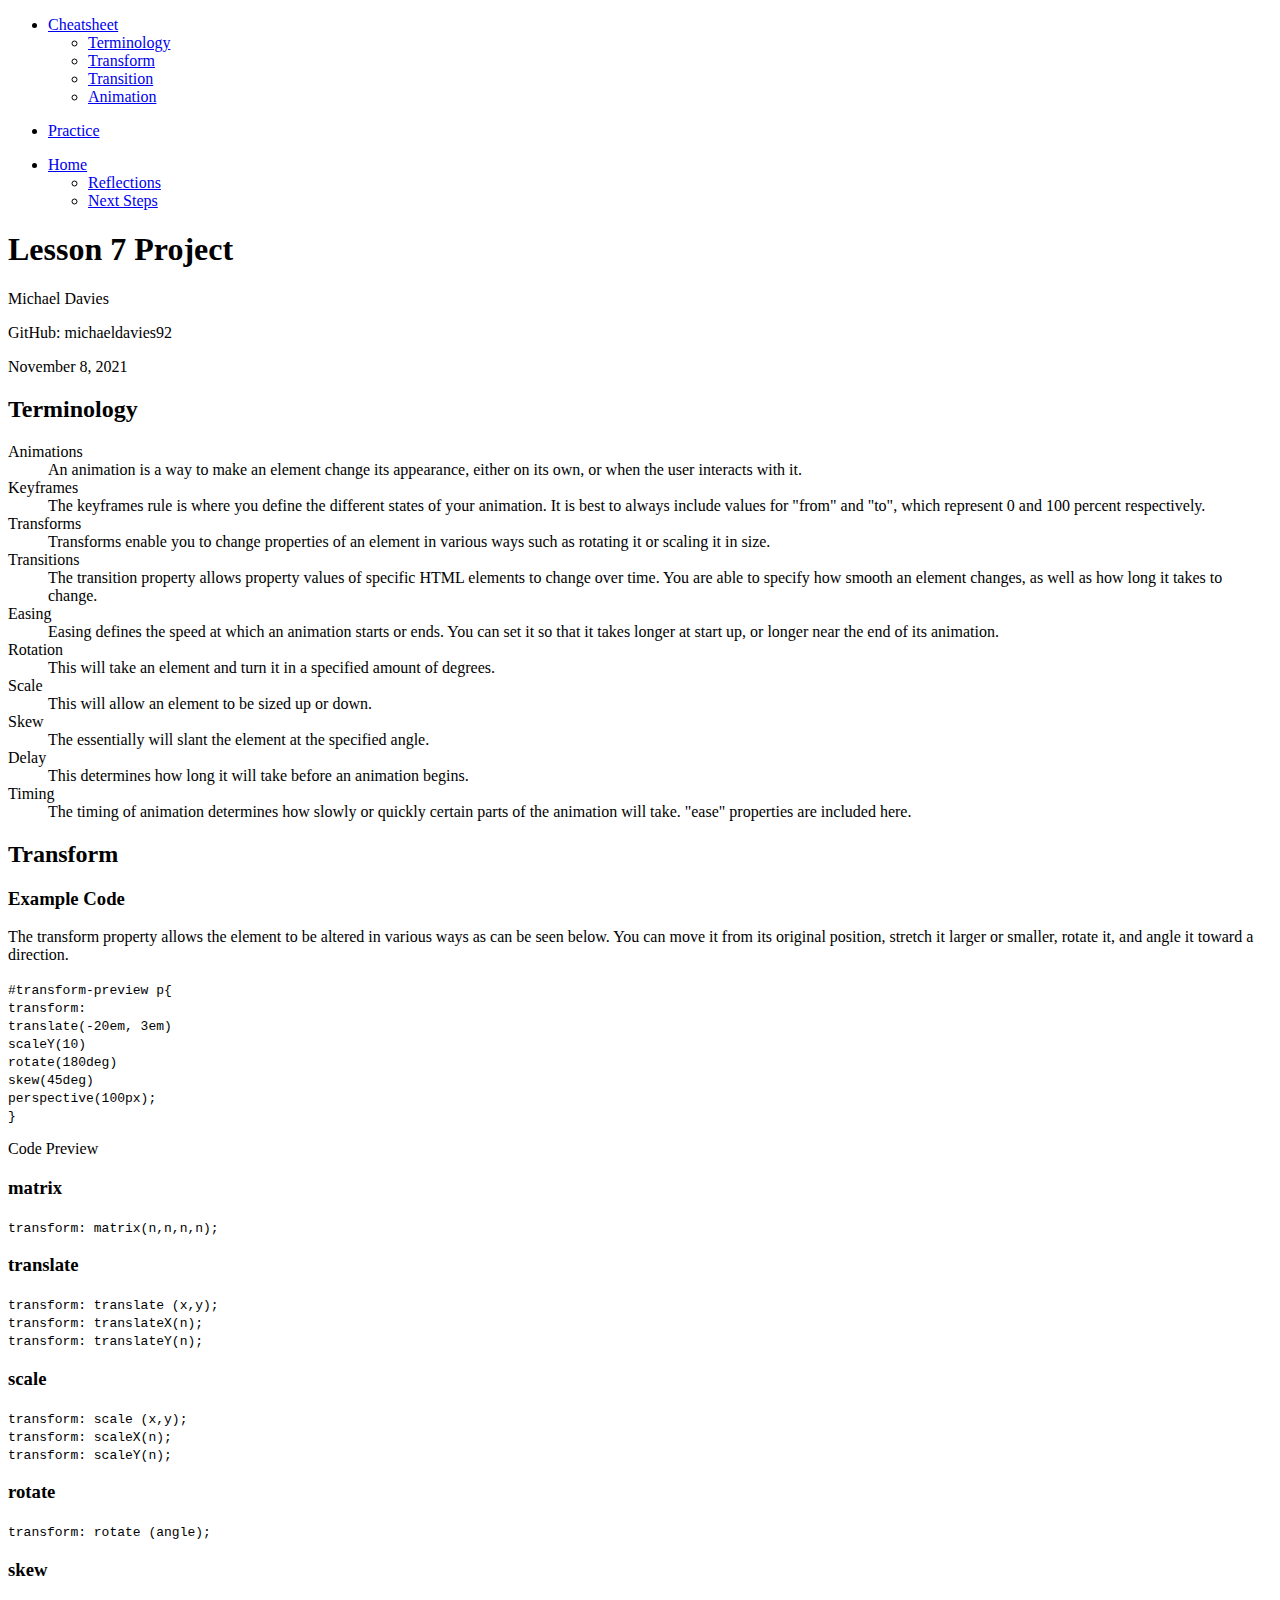
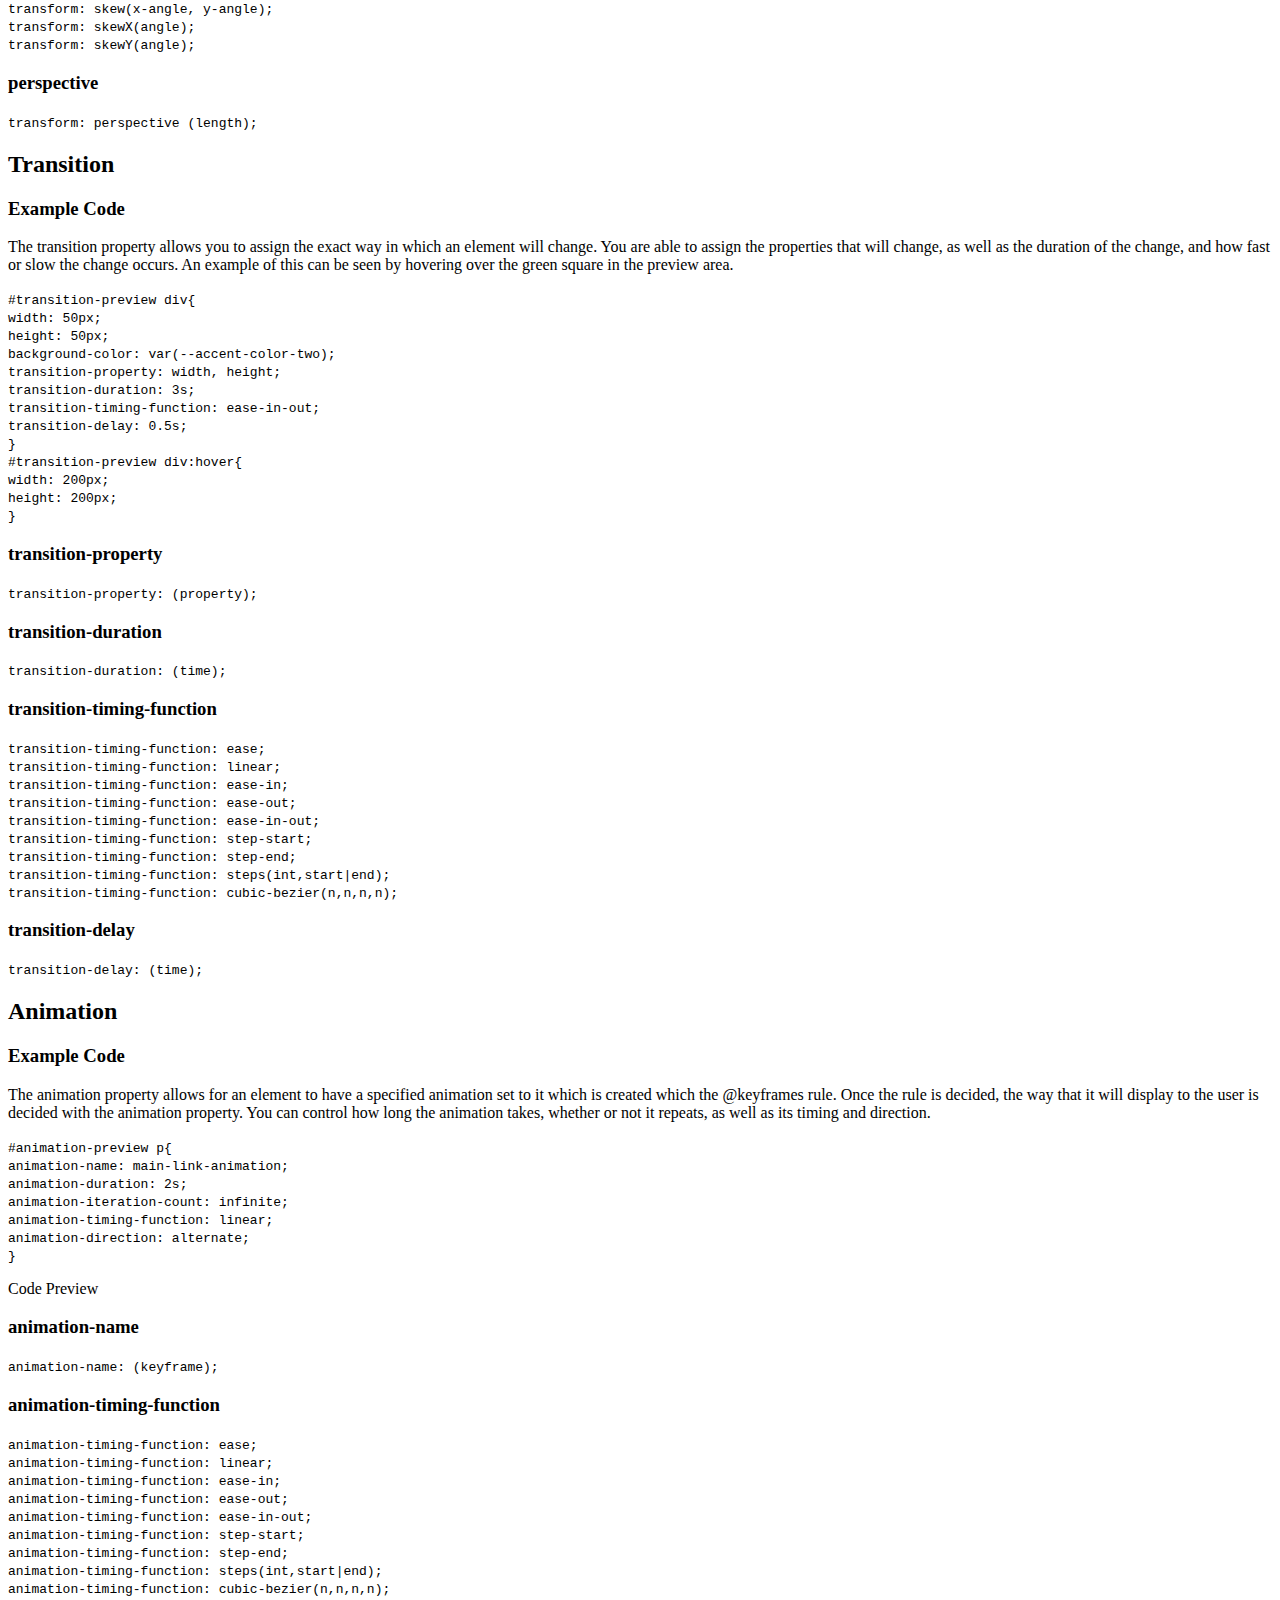
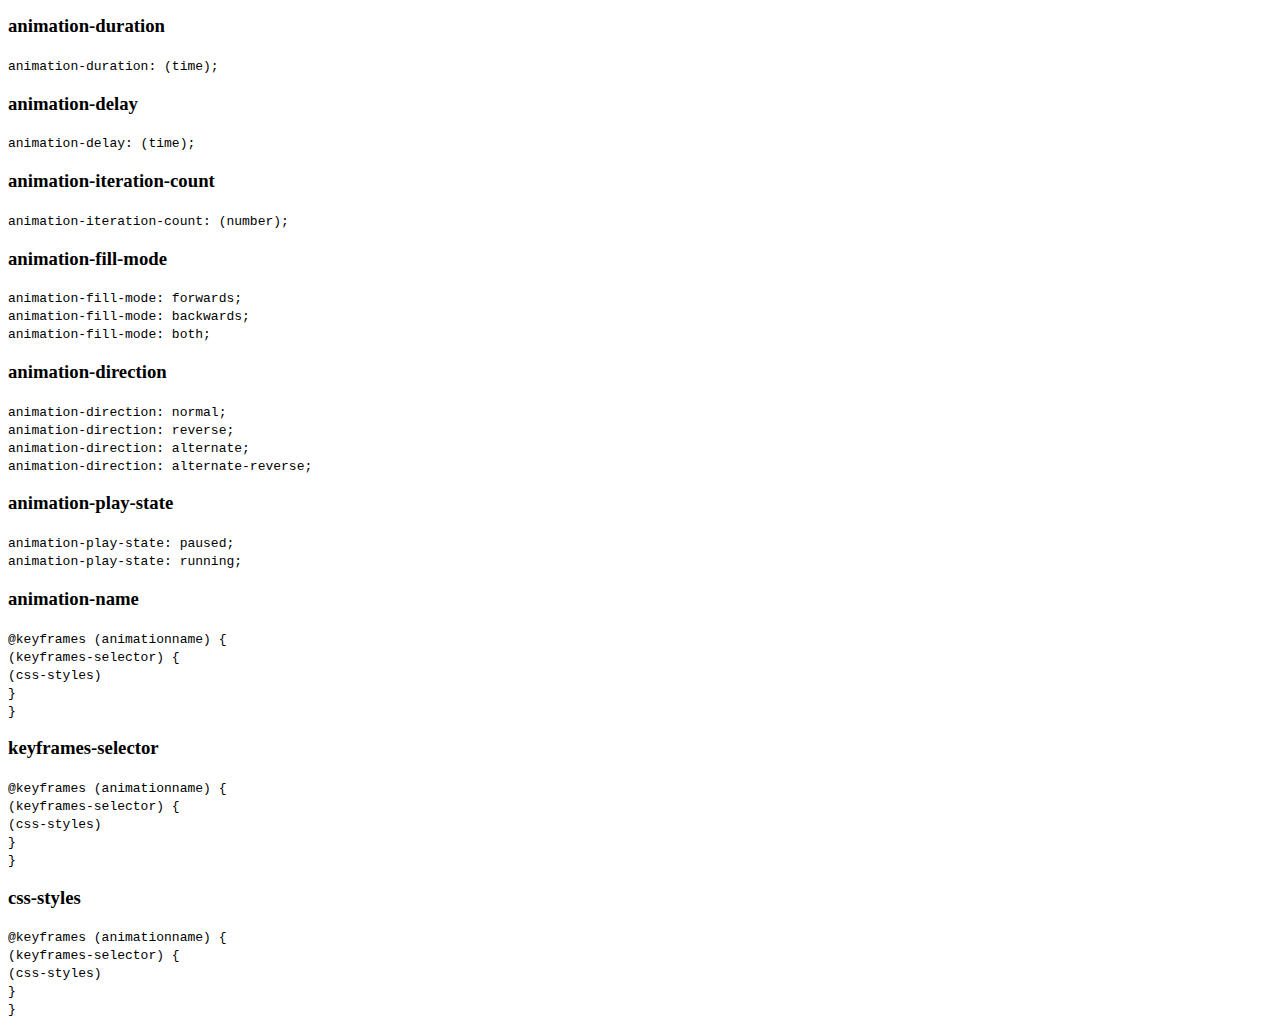
==== transformation-cheatsheet.html @ 53bfc64e "Add files via upload" ====
<!DOCTYPE html>
<html lang="en">
<head>
    <meta charset="UTF-8">
    <meta http-equiv="X-UA-Compatible" content="IE=edge">
    <meta name="viewport" content="width=device-width, initial-scale=1.0">
    <title>Lesson 7 Cheatsheet</title>
    <meta name="author" content="Michael Davies">
    <meta name="description" content="A cheatsheet which will serve as a reference for creating CSS/HTML transformations and animations.">
    <meta name="keywords" content="HTML, CSS, animations, transformations">
    <link rel="stylesheet" href="/css/lsn7-styles.css">
</head>
<body>
    <div class="wrapper">
        
        <div class="column-one">
            <header>
                <nav>
                    <ul>
                        <li>
                            <a class="current-link" href="/transformation-cheatsheet.html">Cheatsheet </a>
                            <ul class="child-links">
                                <li>
                                    <a href="#terminology">Terminology</a>
                                </li>
                                <li>
                                    <a href="#transform-properties">Transform</a>
                                </li>
                                <li>
                                    <a href="#transition-properties">Transition</a>
                                </li>
                                <li>
                                    <a href="#animation-properties">Animation</a>
                                </li>
                            </ul>
                        </li>
                    </ul>
                    <ul>
                        <li>
                            <a class="main-link" href="https://bookish-happiness-12cffe7a.pages.github.io/">Practice</a>
                        </li>
                    </ul>
                    <ul>
                        <li>
                            <a class="main-link" href="/index.html">Home</a>
                            <ul class="child-links">
                                <li>
                                    <a href="#my-reflections">Reflections</a>
                                </li>
                                <li>
                                    <a href="#my-next-steps">Next Steps</a>
                                </li>
                            </ul>
                        </li>
                    </ul>
                </nav>
                <h1>
                    Lesson 7 Project
                </h1>
            </header>
            <footer>
                <p>Michael Davies</p>
                <p>GitHub: michaeldavies92</p>
                <p>November 8, 2021</p>
            </footer>
        </div>
        <div class="column-two">
            <main>
                <section id="term-section">
                    <h2>
                        Terminology
                    </h2>
                    <div class="term-list">
                        <dl>
                            <dt>
                                Animations
                            </dt>
                            <dd>
                                An animation is a way to make an element change its appearance, either on its own, or when the user interacts with it.
                            </dd>
                            <dt>
                                Keyframes
                            </dt>
                            <dd>
                                The keyframes rule is where you define the different states of your animation. It is best to always include values for "from" and "to", which represent 0 and 100 percent respectively.
                            </dd>
                            <dt>
                                Transforms
                            </dt>
                            <dd>
                                Transforms enable you to change properties of an element in various ways such as rotating it or scaling it in size.
                            </dd>
                            <dt>
                                Transitions
                            </dt>
                            <dd>
                                The transition property allows property values of specific HTML elements to change over time. You are able to specify how smooth an element changes, as well as how long it takes to change.
                            </dd>
                            <dt>
                                Easing
                            </dt>
                            <dd>
                                Easing defines the speed at which an animation starts or ends. You can set it so that it takes longer at start up, or longer near the end of its animation.
                            </dd>
                            <dt>
                                Rotation
                            </dt>
                            <dd>
                                This will take an element and turn it in a specified amount of degrees.
                            </dd>
                            <dt>
                                Scale
                            </dt>
                            <dd>
                                This will allow an element to be sized up or down.
                            </dd>
                            <dt>
                                Skew
                            </dt>
                            <dd>
                                The essentially will slant the element at the specified angle.
                            </dd>
                            <dt>
                                Delay
                            </dt>
                            <dd>
                                This determines how long it will take before an animation begins.
                            </dd>
                            <dt>
                                Timing
                            </dt>
                            <dd>
                                The timing of animation determines how slowly or quickly certain parts of the animation will take. "ease" properties are included here.
                            </dd>
                        </dl>
                    </div>
                </section>
                <section id="transform-section">
                    <h2 id="transform-properties">
                        Transform
                    </h2>
                    <div class="example-card">
                        <h3>
                            Example Code
                        </h3>
                        <p>
                            The transform property allows the element to be altered in various ways as can be seen below. You can move it from its original position, stretch it larger or smaller, rotate it, and angle it toward a direction.
                        </p>
                        <div class="code-block">
                            <code>
                                #transform-preview p{<br>
                                    transform: <br>
                                    translate(-20em, 3em) <br> 
                                    scaleY(10) <br>
                                    rotate(180deg) <br>
                                    skew(45deg) <br>
                                    perspective(100px); <br>
                                }
                            </code>
                        </div>
                        <div id="transform-preview">
                            <p>
                                Code Preview
                            </p>
                        </div>
                    </div>
                    <div class="card-deck">
                        
                        <div class="property-card">
                            <h3>
                                matrix
                            </h3>
                            <p>
                                <code>
                                    transform: matrix(n,n,n,n);
                                </code>
                            </p>
                        </div>
                        <div class="property-card">
                            <h3>
                                translate
                            </h3>
                            <p>
                                <code>
                                    transform: translate (x,y);
                                    <br>
                                    transform: translateX(n);
                                    <br>
                                    transform: translateY(n);
                                </code>
                            </p>
                        </div>
                        <div class="property-card">
                            <h3>
                                scale
                            </h3>
                            <p>
                                <code>
                                    transform: scale (x,y);
                                    <br>
                                    transform: scaleX(n);
                                    <br>
                                    transform: scaleY(n);
                                </code>
                            </p>
                        </div>
                        <div class="property-card">
                            <h3>
                                rotate
                            </h3>
                            <p>
                                <code>
                                    transform: rotate (angle);
                                </code>
                            </p>
                        </div>
                        <div class="property-card">
                            <h3>
                                skew
                            </h3>
                            <p>
                                <code>
                                    transform: skew(x-angle, y-angle);
                                    <br>
                                    transform: skewX(angle);
                                    <br>
                                    transform: skewY(angle);
                                </code>
                            </p>
                        </div>
                        <div class="property-card">
                            <h3>
                                perspective
                            </h3>
                            <p>
                                <code>
                                    transform: perspective (length);
                                </code>
                            </p>
                        </div>
                    </div>
                </section>
                <section id="transition-section">

                    <h2 id="transition-properties">
                        Transition
                    </h2>
                    <div class="example-card">
                        <h3>
                            Example Code
                        </h3>
                        <p>
                            The transition property allows you to assign the exact way in which an element will change. You are able to assign the properties that will change, as well as the duration of the change, and how fast or slow the change occurs. An example of this can be seen by hovering over the green square in the preview area.
                        </p>
                        <div class="code-block">
                            
                               
                            <code>
                            #transition-preview div{ <br>
                            width: 50px; <br>
                            height: 50px; <br>
                            background-color: var(--accent-color-two); <br>
                            transition-property: width, height; <br>
                            transition-duration: 3s; <br>
                            transition-timing-function: ease-in-out; <br>
                            transition-delay: 0.5s; <br>
                            } <br>
                            #transition-preview div:hover{ <br>
                            width: 200px; <br>
                            height: 200px; <br>
                            }
                            </code>
                                
                            
                        </div>
                        <div id="transition-preview">
                            <div>
                            </div>
                        </div>
                    </div>
                    <div class="card-deck">
                        
                        <div class="property-card">
                            <h3>
                                transition-property
                            </h3>
                            <p>
                                <code>
                                    transition-property: (property);
                                </code>
                            </p>
                        </div>
                        <div class="property-card">
                            <h3>
                                transition-duration
                            </h3>
                            <p>
                                <code>
                                   transition-duration: (time);
                                </code>
                            </p>
                        </div>
                        <div class="property-card">
                            <h3>
                                transition-timing-function
                            </h3>
                            <p>
                                <code>
                                    transition-timing-function: ease;
                                    <br>
                                    transition-timing-function: linear;
                                    <br>
                                    transition-timing-function: ease-in;
                                    <br>
                                    transition-timing-function: ease-out;
                                    <br>
                                    transition-timing-function: ease-in-out;
                                    <br>
                                    transition-timing-function: step-start;
                                    <br>
                                    transition-timing-function: step-end;
                                    <br>
                                    transition-timing-function: steps(int,start|end);
                                    <br>
                                    transition-timing-function: cubic-bezier(n,n,n,n);
                                    
                                </code>
                            </p>
                        </div>
                        <div class="property-card">
                            <h3>
                                transition-delay
                            </h3>
                            <p>
                                <code>
                                    transition-delay: (time);
                                </code>
                            </p>
                        </div>
                    </div>
                </section>
                <section id="animation-section">
                    <h2 id="animation-properties">
                        Animation
                    </h2>
                    <div class="example-card">
                        <h3>
                            Example Code
                        </h3>
                        <p>
                            The animation property allows for an element to have a specified animation set to it which is created which the @keyframes rule. Once the rule is decided, the way that it will display to the user is decided with the animation property. You can control how long the animation takes, whether or not it repeats, as well as its timing and direction.
                        </p>
                        <div class="code-block">
                            <code>
                            #animation-preview p{ <br>
                                animation-name: main-link-animation; <br>
                                animation-duration: 2s; <br>
                                animation-iteration-count: infinite; <br>
                                animation-timing-function: linear; <br>
                                animation-direction: alternate; <br>
                            }
                            </code>
                        </div>
                        <div id="animation-preview">
                            <p>
                                Code Preview
                            </p>
                        </div>
                    </div>
                    <div class="card-deck">
                        
                        <div class="property-card">
                            <h3>
                                animation-name
                            </h3>
                            <p>
                                <code>
                                    animation-name: (keyframe);
                                </code>
                            </p>
                        </div>
                        <div class="property-card">
                            <h3>
                                animation-timing-function
                            </h3>
                            <p>
                                <code>
                                    animation-timing-function: ease;
                                    <br>
                                    animation-timing-function: linear;
                                    <br>
                                    animation-timing-function: ease-in;
                                    <br>
                                    animation-timing-function: ease-out;
                                    <br>
                                    animation-timing-function: ease-in-out;
                                    <br>
                                    animation-timing-function: step-start;
                                    <br>
                                    animation-timing-function: step-end;
                                    <br>
                                    animation-timing-function: steps(int,start|end);
                                    <br>
                                    animation-timing-function: cubic-bezier(n,n,n,n);
                                    
                                </code>
                            </p>
                        </div>
                        <div class="property-card">
                            <h3>
                                animation-duration
                            </h3>
                            <p>
                                <code>
                                    animation-duration: (time);
                                </code>
                            </p>
                        </div>
                        <div class="property-card">
                            <h3>
                                animation-delay
                            </h3>
                            <p>
                                <code>
                                    animation-delay: (time);
                                </code>
                            </p>
                        </div>
                        <div class="property-card">
                            <h3>
                                animation-iteration-count
                            </h3>
                            <p>
                                <code>
                                    animation-iteration-count: (number);
                                </code>
                            </p>
                        </div>
                        <div class="property-card">
                            <h3>
                                animation-fill-mode
                            </h3>
                            <p>
                                <code>
                                    animation-fill-mode: forwards;
                                    <br>
                                    animation-fill-mode: backwards;
                                    <br>
                                    animation-fill-mode: both;
                                </code>
                            </p>
                        </div>
                        <div class="property-card">
                            <h3>
                                animation-direction
                            </h3>
                            <p>
                                <code>
                                    animation-direction: normal;
                                    <br>
                                    animation-direction: reverse;
                                    <br>
                                    animation-direction: alternate;
                                    <br>
                                    animation-direction: alternate-reverse;
                                
                                </code>
                            </p>
                        </div>
                        <div class="property-card">
                            <h3>
                                animation-play-state
                            </h3>
                            <p>
                                <code>
                                    animation-play-state: paused;
                                    <br>
                                    animation-play-state: running;
                                </code>
                            </p>
                        </div>
                        <div class="property-card">
                            <h3>
                                animation-name
                            </h3>
                            <p>
                                <code>
                                    @keyframes (animationname) { <br>
                                        (keyframes-selector) { <br>
                                            (css-styles) <br>
                                        } <br>
                                    }
                                </code>
                            </p>
                        </div>
                        <div class="property-card">
                            <h3>
                                keyframes-selector
                            </h3>
                            <p>
                                <code>
                                    @keyframes (animationname) { <br>
                                        (keyframes-selector) { <br>
                                            (css-styles) <br>
                                        } <br>
                                    }
                                </code>
                            </p>
                        </div>
                        <div class="property-card">
                            <h3>
                                css-styles
                            </h3>
                            <p>
                                <code>
                                    @keyframes (animationname) { <br>
                                        (keyframes-selector) { <br>
                                            (css-styles) <br>
                                        } <br>
                                    }
                                </code>
                            </p>
                        </div>
                    </div>
                </section>
            </main>
        </div>
    </div>
</body>
</html>
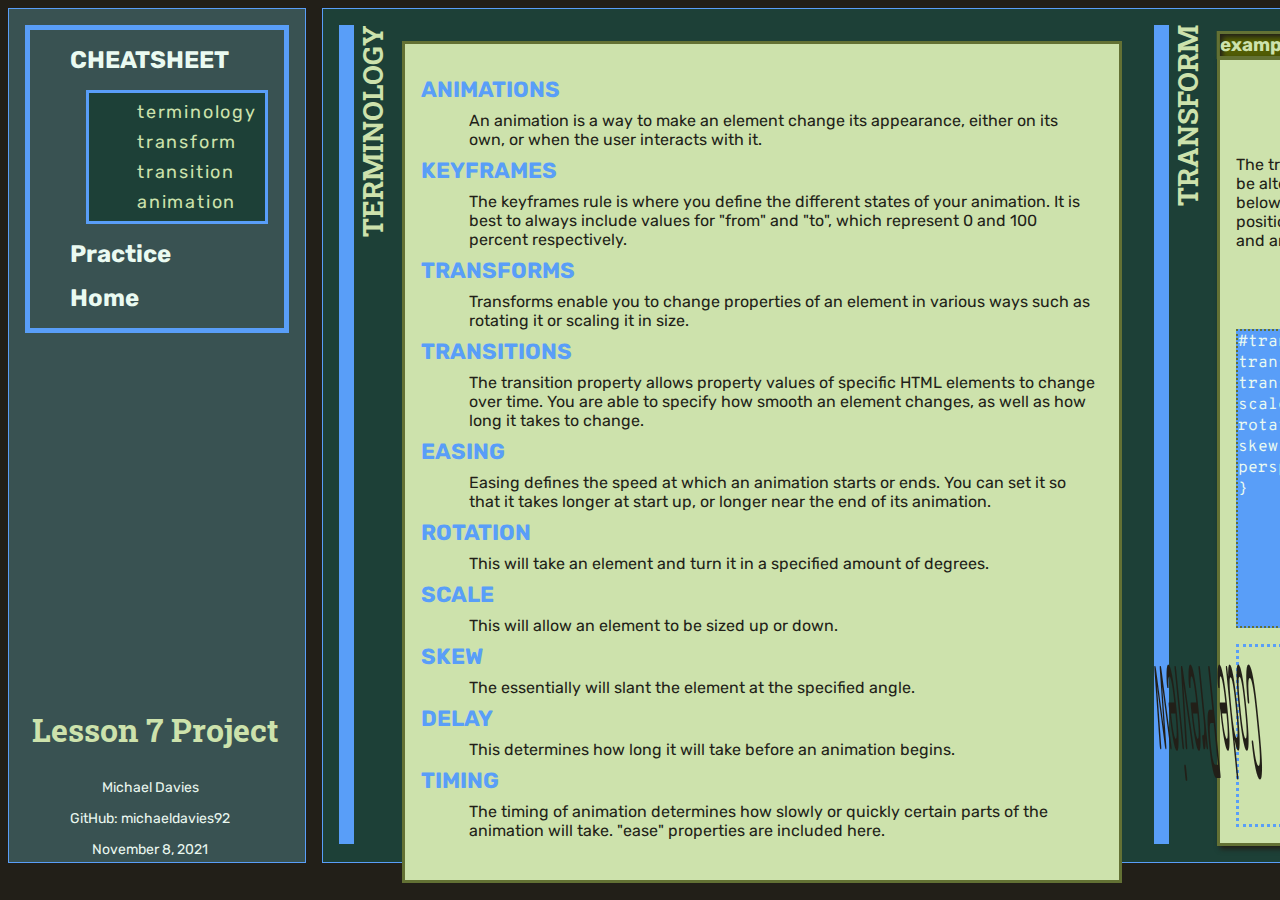
==== commit d64b29da: "Update transformation-cheatsheet.html" ====
--- a/transformation-cheatsheet.html
+++ b/transformation-cheatsheet.html
@@ -8,7 +8,7 @@
     <meta name="author" content="Michael Davies">
     <meta name="description" content="A cheatsheet which will serve as a reference for creating CSS/HTML transformations and animations.">
     <meta name="keywords" content="HTML, CSS, animations, transformations">
-    <link rel="stylesheet" href="/css/lsn7-styles.css">
+    <link rel="stylesheet" href="lsn7-styles.css">
 </head>
 <body>
     <div class="wrapper">
@@ -527,4 +527,4 @@
         </div>
     </div>
 </body>
-</html>+</html>
--- a/lsn7-styles.css
+++ b/lsn7-styles.css
@@ -0,0 +1,360 @@
+/* Author: Michael Davies
+Course: CIS233DA
+Section: 27241
+Instructor: Gordon Inman */
+@import url('https://fonts.googleapis.com/css2?family=Roboto+Slab:wght@100;200;300;400;500;600;700;800;900&family=Overpass+Mono:wght@300;400;600;700&family=Red+Hat+Mono:ital,wght@0,300;0,400;0,500;0,600;0,700;1,300;1,400;1,500;1,600;1,700&family=Rubik:ital,wght@0,300;0,400;0,500;0,600;0,700;0,800;0,900;1,300;1,400;1,500;1,600;1,700;1,800;1,900&display=swap');
+:root {
+    --body-background: #221f18; 
+    --section-background: #1d4037;
+    --nav-background: #395252;
+    --text-color-one:  #e9f7ef ;
+    --text-color-two:    #eafaf1;
+    --border-color-one: #599ef8;
+    --border-color-two: #637134;
+    --accent-color-one: #cde2ac;
+    --accent-color-two: #515c04;
+    --font-body: "Rubik", sans-serif; 
+    --font-headings: "Roboto Slab", serif;
+    --font-properties: "Red Hat Mono", monospace;
+    --font-values: "Overpass Mono", monospace;
+}
+@media screen and (prefers-reduced-motion) {
+    .main-link:hover{
+        animation: dissolve;
+    }
+    .main-link:active{
+        animation: dissolve;
+    }
+    .child-links a:hover{
+        animation: dissolve;
+    }
+    .current-link:link, .current-link:visited{
+        animation: dissolve;
+    }
+    .current-link:link + .child-links, .current-link:visited + .child-links {
+        animation: dissolve;
+    }
+}
+@keyframes main-link-animation {
+    from {
+        color: var(--text-color-two);
+    }
+    50% {
+        color: var(--border-color-two);
+    }
+    to {
+        color: var(--border-color-one);
+    }
+}
+@keyframes current-link-animation {
+    from {
+        background-color:var(--body-background) ;
+    }
+    50% {
+        background-color: var(--border-color-two);
+    }
+    to {
+        background-color: var(--border-color-one);
+    }
+}
+
+@keyframes child-link-animation {
+    from {
+        border-color:var(--body-background) ;
+    }
+    50% {
+        border-color: var(--border-color-two);
+    }
+    to {
+        border-color: var(--border-color-one);
+    }
+}
+
+@keyframes child-link-hover {
+    from {
+        text-decoration: none;
+    }
+    to {
+        text-decoration: underline;
+    }
+}
+/* styles affecting flex layout */
+
+*, *::before, *::after {
+  box-sizing: border-box;
+}
+.wrapper{
+    display: flex;
+    flex-wrap: nowrap;
+    flex-direction: row;
+    width: auto;
+    height: 95vh;
+    gap: 1em;
+}
+.wrapper > .column-one{
+    flex-basis: 15vw;
+}
+.wrapper > .column-two{
+    flex-basis: auto;
+    
+}
+main{
+    display: flex;
+    width: auto;
+}
+body{
+    background-color: var(--body-background);
+    color: var(--text-color-one);
+    font-family: var(--font-body);
+}
+body a{
+    color: var(--text-color-two);
+}
+h1, h2, h3{
+    font-family: var(--font-headings);
+}
+h1{
+    text-align: center;
+    color: var(--accent-color-one);
+    position: absolute;
+    bottom: 4em;
+    left: 1em;
+}
+h2{
+    margin: 0;
+    width: 10em;
+    text-align: right;
+    grid-column: 1;
+    transform-origin: top left;
+    transform: rotate(-90deg) translate(-10em, 0);
+    font-size: 28px;
+    text-transform: uppercase;
+    color: var(--accent-color-one);
+}
+
+
+nav{
+    border: 5px solid var(--border-color-one);
+    list-style: none;
+    margin: 1em;
+}
+nav a{
+    text-decoration: none;
+    font-size: 18px;
+}
+.main-link{
+    font-size: 24px;
+    font-weight: bold;
+}
+.main-link:hover{
+    animation-name: main-link-animation;
+    animation-duration: 2s;
+    animation-iteration-count: infinite;
+    animation-timing-function: linear;
+    animation-direction: alternate;
+}
+.main-link:active{
+    animation-name: main-link-animation;
+    animation-duration: 2s;
+    animation-iteration-count: infinite;
+    animation-timing-function: linear;
+    animation-direction: alternate;
+    text-transform: uppercase;
+}
+.child-links{
+    display: none;
+    margin-top: 0.5em;
+    background-color:var(--section-background);
+    border: 3px solid var(--border-color-one);
+    margin: 1em;
+}
+.child-links li{
+    text-transform: lowercase;
+    margin: 0.5em;
+}
+.child-links a{
+    color: var(--border-color-one);
+    letter-spacing: 0.1em;
+    font-size: 18px;
+    color: var(--accent-color-one);
+}
+.child-links a:hover{
+    animation: child-link-hover 1s infinite;
+    background-color:var(--body-background);
+}
+.current-link:link, .current-link:visited{
+    animation-name: current-link-animation;
+    animation-duration: 2s;
+    animation-iteration-count: infinite;
+    animation-timing-function: linear;
+    animation-direction: alternate;
+    text-transform: uppercase;
+    font-size: 24px;
+    font-weight: bold;
+}
+.current-link:link + .child-links, .current-link:visited + .child-links{
+    display: block;
+    animation-name: child-link-animation;
+    animation-duration: 2s;
+    animation-iteration-count: infinite;
+    animation-timing-function: linear;
+    animation-direction: alternate;
+}
+ul, li{
+    list-style: none;
+}
+.column-one{
+    background-color: var(--nav-background);
+    border: 1px solid var(--border-color-one);
+}
+.column-two{
+    background-color: var(--section-background);
+    border: 1px solid var(--border-color-one);
+}
+footer{
+    text-align: center;
+    font-size: 14px;
+    position: absolute;
+    bottom: 2em;
+    left: 5em;
+}
+section{
+    display: grid;
+    grid-template-columns: 2em;
+    height: 91vh;
+    margin: 1em auto 1em 1em;
+    border-style: solid;
+    border-color: var(--border-color-one);
+    border-width: 0 0 0 15px;
+    width: auto;
+    
+}
+code{
+    font-family: var(--font-values);
+}
+.code-block{
+    background-color: var(--border-color-one);
+    color: var(--text-color-two);
+    border: 2px dotted var(--border-color-two);
+}
+.term-list{
+    grid-column: 2;
+    border: 3px solid var(--border-color-two);
+    background-color: var(--accent-color-one);
+    color: var(--body-background);
+    padding: 1em;
+    margin: 1em;
+    width: 45em;
+}
+.term-list dt{
+    font-size: 22px;
+    text-transform: uppercase;
+    color: var(--border-color-one);
+    font-weight: bold;
+}
+.term-list dd{
+    padding: 0.5em;
+}
+.example-card{
+    border: 3px solid var(--border-color-two);
+    background-color: var(--accent-color-one);
+    color: var(--body-background);
+    padding: 1em;
+    margin: 2em 1em 1em 1em;
+    box-shadow: 3px 3px 5px var(--body-background);
+    grid-column: 2;
+    display: grid;
+    grid-template-rows: 0;
+    width: 30vw;
+}
+.example-card h3{
+    text-transform: lowercase;
+}
+.example-card p{
+    grid-row: 2;
+    align-self: center;
+}
+#animation-preview, #transition-preview, #transformation-preview{
+    grid-row: 4;
+}
+.code-block{
+    grid-row: 3;
+}
+.card-deck{
+    grid-column: 3;
+    display: flex;
+    flex-direction: row;
+    flex-wrap: nowrap;
+    height: 93vh;
+}
+.property-card{
+    border: 3px solid var(--border-color-two);
+    background-color: var(--accent-color-one);
+    color: var(--body-background);
+    padding: 1em;
+    margin: 2em 1em 1em 1em;
+    box-shadow: 3px 3px 5px var(--body-background);
+    width: max-content;
+    display: grid;
+    grid-template-rows: 0;
+    
+}
+h3{
+    text-align: center;
+    background-color: var(--accent-color-two);
+    color: var(--accent-color-one);
+    border: 3px solid var(--border-color-two);
+    transform: translate(-1.2rem, -4rem);
+    width: max-content;
+    height: min-content;
+    box-shadow: 3px 3px 5px inset var(--body-background);
+    font-family: inherit;
+}
+#transform-preview{
+    border: 3px dotted var(--border-color-one);
+    margin-top: 1em;
+}
+#transform-preview p{
+    transform: 
+    translate(-20em, 3em) 
+    scaleY(10)
+    rotate(180deg)
+    skew(45deg)
+    perspective(100px);
+}
+#transition-preview{
+    border: 3px dotted var(--border-color-one);
+    margin-top: 1em;
+}
+#transition-preview div{
+    width: 50px;
+    height: 50px;
+    background-color: var(--accent-color-two);
+    transition-property: width, height;
+    transition-duration: 3s;
+    transition-timing-function: ease-in-out;
+    transition-delay: 0.5s;
+}
+#transition-preview div:hover{
+    width: 200px;
+    height: 200px;
+}
+#animation-preview{
+    border: 3px dotted var(--border-color-one);
+    margin-top: 1em;
+}
+#animation-preview p{
+    animation-name: main-link-animation;
+    animation-duration: 2s;
+    animation-iteration-count: infinite;
+    animation-timing-function: linear;
+    animation-direction: alternate;
+    text-align: center;
+    font-size: 40px;
+    font-weight: bold;
+    margin-top: 3em;
+}
+.index-paragraph{
+    grid-column: 2;
+    
+}